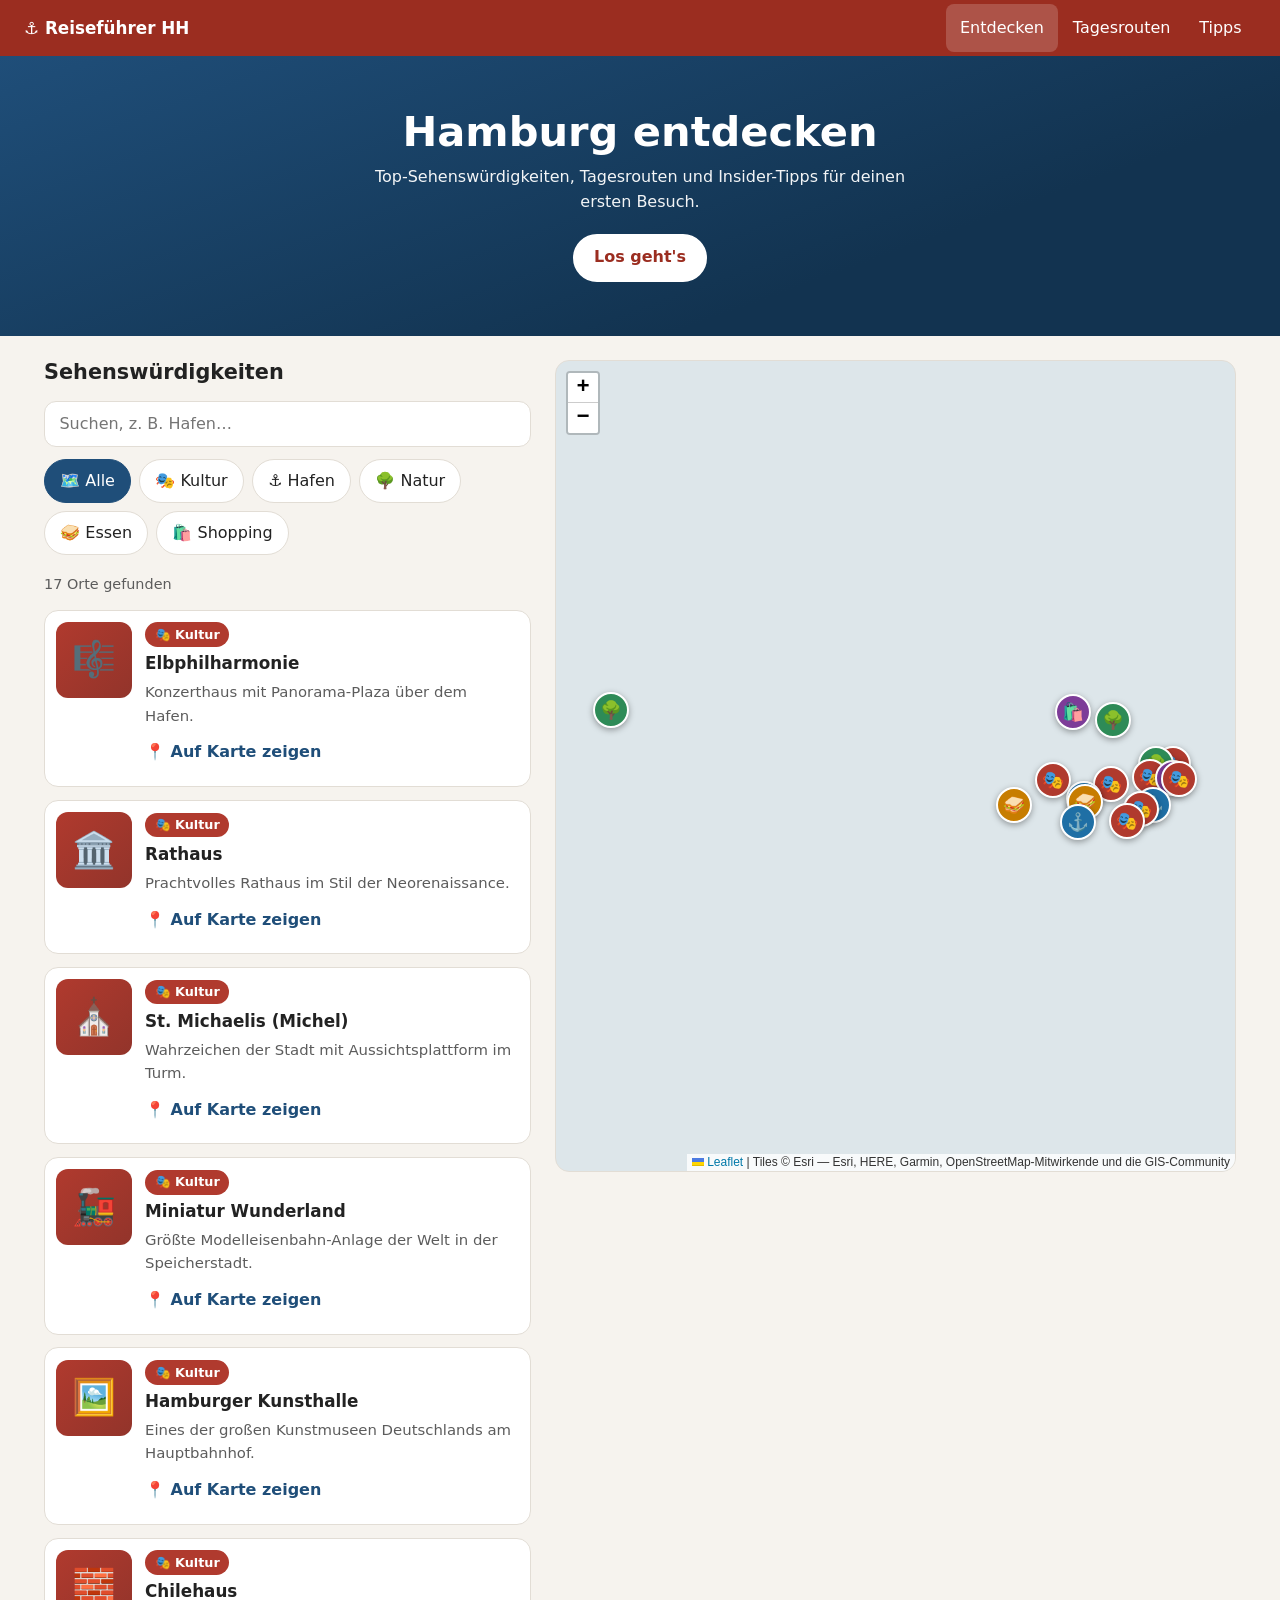
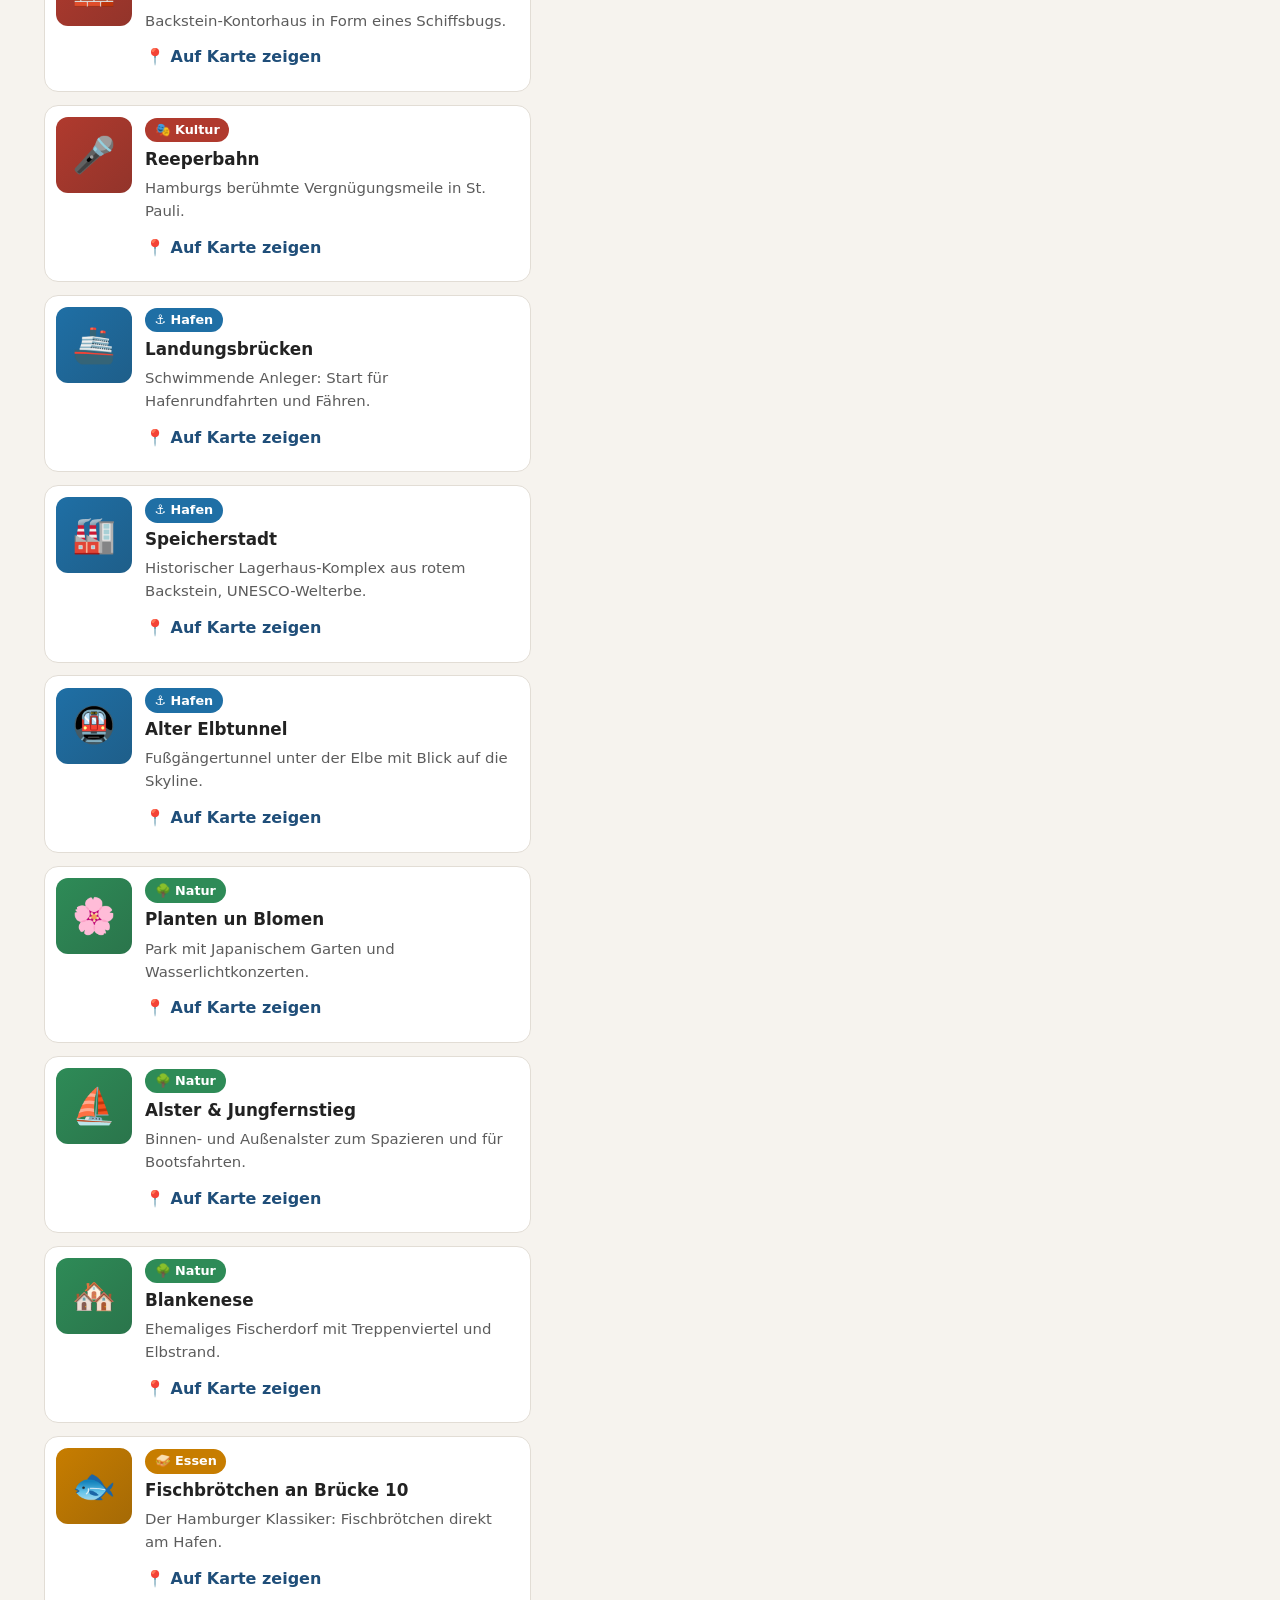
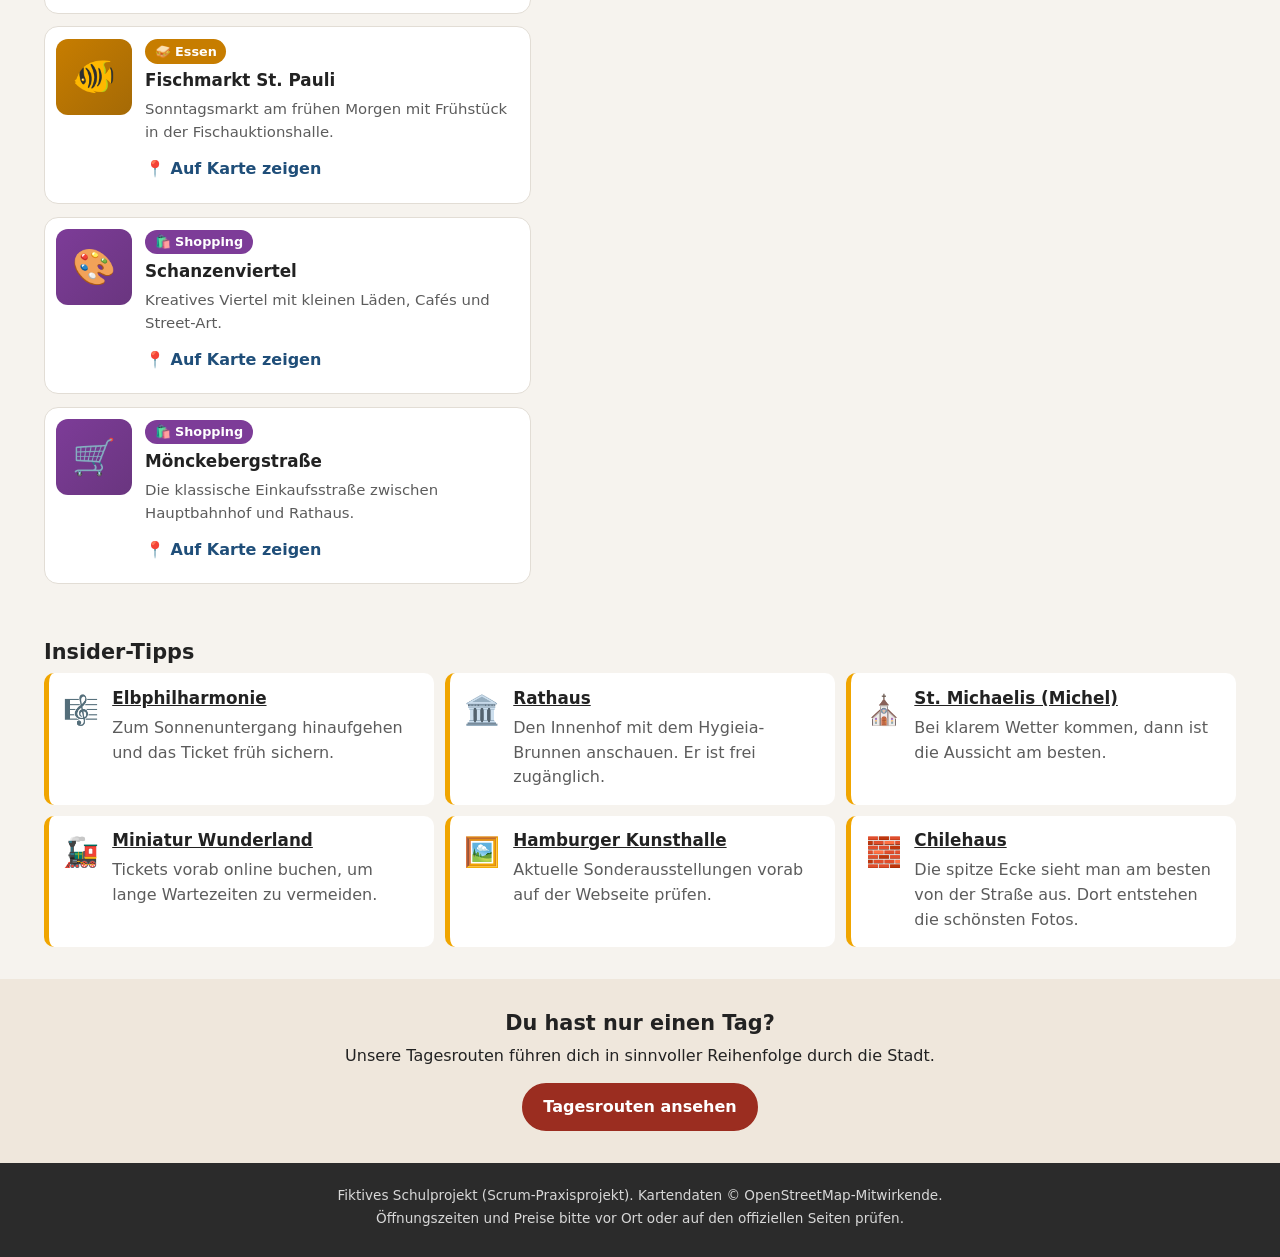
==== index.html @ f11417ff "Erste Version: Reiseführer HH (Karte, Filter, Detailseiten, Tagesrouten)" ====
<!DOCTYPE html>
<html lang="de">
<head>
  <meta charset="utf-8">
  <meta name="viewport" content="width=device-width, initial-scale=1">
  <title>Reiseführer HH – Hamburg entdecken</title>
  <meta name="description" content="Interaktiver Reiseführer für Hamburg: Sehenswürdigkeiten, Routen und Insider-Tipps für Erstbesucher.">
  <link rel="icon" href="data:image/svg+xml,%3Csvg xmlns='http://www.w3.org/2000/svg' viewBox='0 0 100 100'%3E%3Ctext y='.9em' font-size='90'%3E⚓%3C/text%3E%3C/svg%3E">
  <link rel="stylesheet" href="vendor/leaflet/leaflet.css">
  <link rel="stylesheet" href="css/style.css">
</head>
<body>
  <header class="site-header">
    <a class="brand" href="index.html">⚓ Reiseführer HH</a>
    <nav aria-label="Hauptnavigation">
      <a href="index.html" aria-current="page">Entdecken</a>
      <a href="routen.html">Tagesrouten</a>
      <a href="#tipps">Tipps</a>
    </nav>
  </header>

  <section class="hero">
    <h1>Hamburg entdecken</h1>
    <p>Top-Sehenswürdigkeiten, Tagesrouten und Insider-Tipps für deinen ersten Besuch.</p>
    <a class="btn" href="#explorer">Los geht's</a>
  </section>

  <main>
    <section id="explorer" class="explorer" aria-labelledby="explorer-title">
      <div class="explorer-controls">
        <h2 id="explorer-title">Sehenswürdigkeiten</h2>
        <label class="search">
          <span class="visually-hidden">Suchen</span>
          <input id="search" type="search" placeholder="Suchen, z. B. Hafen…" autocomplete="off">
        </label>
        <div id="filters" class="chips" role="group" aria-label="Nach Kategorie filtern"></div>
        <p id="count" class="count" aria-live="polite"></p>
      </div>

      <div id="map" class="map" role="region" aria-label="Karte der Sehenswürdigkeiten"></div>

      <div id="list" class="cards"></div>
    </section>

    <section id="tipps" class="section">
      <h2>Insider-Tipps</h2>
      <div id="tips" class="tips"></div>
    </section>

    <section class="section cta">
      <h2>Du hast nur einen Tag?</h2>
      <p>Unsere Tagesrouten führen dich in sinnvoller Reihenfolge durch die Stadt.</p>
      <a class="btn" href="routen.html">Tagesrouten ansehen</a>
    </section>
  </main>

  <footer class="site-footer">
    <p>Fiktives Schulprojekt (Scrum-Praxisprojekt). Kartendaten &copy; OpenStreetMap-Mitwirkende.</p>
    <p>Öffnungszeiten und Preise bitte vor Ort oder auf den offiziellen Seiten prüfen.</p>
  </footer>

  <script src="vendor/leaflet/leaflet.js"></script>
  <script src="js/data.js"></script>
  <script src="js/common.js"></script>
  <script src="js/home.js"></script>
</body>
</html>
---- vendor/leaflet/leaflet.css ----
/* required styles */

.leaflet-pane,
.leaflet-tile,
.leaflet-marker-icon,
.leaflet-marker-shadow,
.leaflet-tile-container,
.leaflet-pane > svg,
.leaflet-pane > canvas,
.leaflet-zoom-box,
.leaflet-image-layer,
.leaflet-layer {
	position: absolute;
	left: 0;
	top: 0;
	}
.leaflet-container {
	overflow: hidden;
	}
.leaflet-tile,
.leaflet-marker-icon,
.leaflet-marker-shadow {
	-webkit-user-select: none;
	   -moz-user-select: none;
	        user-select: none;
	  -webkit-user-drag: none;
	}
/* Prevents IE11 from highlighting tiles in blue */
.leaflet-tile::selection {
	background: transparent;
}
/* Safari renders non-retina tile on retina better with this, but Chrome is worse */
.leaflet-safari .leaflet-tile {
	image-rendering: -webkit-optimize-contrast;
	}
/* hack that prevents hw layers "stretching" when loading new tiles */
.leaflet-safari .leaflet-tile-container {
	width: 1600px;
	height: 1600px;
	-webkit-transform-origin: 0 0;
	}
.leaflet-marker-icon,
.leaflet-marker-shadow {
	display: block;
	}
/* .leaflet-container svg: reset svg max-width decleration shipped in Joomla! (joomla.org) 3.x */
/* .leaflet-container img: map is broken in FF if you have max-width: 100% on tiles */
.leaflet-container .leaflet-overlay-pane svg {
	max-width: none !important;
	max-height: none !important;
	}
.leaflet-container .leaflet-marker-pane img,
.leaflet-container .leaflet-shadow-pane img,
.leaflet-container .leaflet-tile-pane img,
.leaflet-container img.leaflet-image-layer,
.leaflet-container .leaflet-tile {
	max-width: none !important;
	max-height: none !important;
	width: auto;
	padding: 0;
	}

.leaflet-container img.leaflet-tile {
	/* See: https://bugs.chromium.org/p/chromium/issues/detail?id=600120 */
	mix-blend-mode: plus-lighter;
}

.leaflet-container.leaflet-touch-zoom {
	-ms-touch-action: pan-x pan-y;
	touch-action: pan-x pan-y;
	}
.leaflet-container.leaflet-touch-drag {
	-ms-touch-action: pinch-zoom;
	/* Fallback for FF which doesn't support pinch-zoom */
	touch-action: none;
	touch-action: pinch-zoom;
}
.leaflet-container.leaflet-touch-drag.leaflet-touch-zoom {
	-ms-touch-action: none;
	touch-action: none;
}
.leaflet-container {
	-webkit-tap-highlight-color: transparent;
}
.leaflet-container a {
	-webkit-tap-highlight-color: rgba(51, 181, 229, 0.4);
}
.leaflet-tile {
	filter: inherit;
	visibility: hidden;
	}
.leaflet-tile-loaded {
	visibility: inherit;
	}
.leaflet-zoom-box {
	width: 0;
	height: 0;
	-moz-box-sizing: border-box;
	     box-sizing: border-box;
	z-index: 800;
	}
/* workaround for https://bugzilla.mozilla.org/show_bug.cgi?id=888319 */
.leaflet-overlay-pane svg {
	-moz-user-select: none;
	}

.leaflet-pane         { z-index: 400; }

.leaflet-tile-pane    { z-index: 200; }
.leaflet-overlay-pane { z-index: 400; }
.leaflet-shadow-pane  { z-index: 500; }
.leaflet-marker-pane  { z-index: 600; }
.leaflet-tooltip-pane   { z-index: 650; }
.leaflet-popup-pane   { z-index: 700; }

.leaflet-map-pane canvas { z-index: 100; }
.leaflet-map-pane svg    { z-index: 200; }

.leaflet-vml-shape {
	width: 1px;
	height: 1px;
	}
.lvml {
	behavior: url(#default#VML);
	display: inline-block;
	position: absolute;
	}


/* control positioning */

.leaflet-control {
	position: relative;
	z-index: 800;
	pointer-events: visiblePainted; /* IE 9-10 doesn't have auto */
	pointer-events: auto;
	}
.leaflet-top,
.leaflet-bottom {
	position: absolute;
	z-index: 1000;
	pointer-events: none;
	}
.leaflet-top {
	top: 0;
	}
.leaflet-right {
	right: 0;
	}
.leaflet-bottom {
	bottom: 0;
	}
.leaflet-left {
	left: 0;
	}
.leaflet-control {
	float: left;
	clear: both;
	}
.leaflet-right .leaflet-control {
	float: right;
	}
.leaflet-top .leaflet-control {
	margin-top: 10px;
	}
.leaflet-bottom .leaflet-control {
	margin-bottom: 10px;
	}
.leaflet-left .leaflet-control {
	margin-left: 10px;
	}
.leaflet-right .leaflet-control {
	margin-right: 10px;
	}


/* zoom and fade animations */

.leaflet-fade-anim .leaflet-popup {
	opacity: 0;
	-webkit-transition: opacity 0.2s linear;
	   -moz-transition: opacity 0.2s linear;
	        transition: opacity 0.2s linear;
	}
.leaflet-fade-anim .leaflet-map-pane .leaflet-popup {
	opacity: 1;
	}
.leaflet-zoom-animated {
	-webkit-transform-origin: 0 0;
	    -ms-transform-origin: 0 0;
	        transform-origin: 0 0;
	}
svg.leaflet-zoom-animated {
	will-change: transform;
}

.leaflet-zoom-anim .leaflet-zoom-animated {
	-webkit-transition: -webkit-transform 0.25s cubic-bezier(0,0,0.25,1);
	   -moz-transition:    -moz-transform 0.25s cubic-bezier(0,0,0.25,1);
	        transition:         transform 0.25s cubic-bezier(0,0,0.25,1);
	}
.leaflet-zoom-anim .leaflet-tile,
.leaflet-pan-anim .leaflet-tile {
	-webkit-transition: none;
	   -moz-transition: none;
	        transition: none;
	}

.leaflet-zoom-anim .leaflet-zoom-hide {
	visibility: hidden;
	}


/* cursors */

.leaflet-interactive {
	cursor: pointer;
	}
.leaflet-grab {
	cursor: -webkit-grab;
	cursor:    -moz-grab;
	cursor:         grab;
	}
.leaflet-crosshair,
.leaflet-crosshair .leaflet-interactive {
	cursor: crosshair;
	}
.leaflet-popup-pane,
.leaflet-control {
	cursor: auto;
	}
.leaflet-dragging .leaflet-grab,
.leaflet-dragging .leaflet-grab .leaflet-interactive,
.leaflet-dragging .leaflet-marker-draggable {
	cursor: move;
	cursor: -webkit-grabbing;
	cursor:    -moz-grabbing;
	cursor:         grabbing;
	}

/* marker & overlays interactivity */
.leaflet-marker-icon,
.leaflet-marker-shadow,
.leaflet-image-layer,
.leaflet-pane > svg path,
.leaflet-tile-container {
	pointer-events: none;
	}

.leaflet-marker-icon.leaflet-interactive,
.leaflet-image-layer.leaflet-interactive,
.leaflet-pane > svg path.leaflet-interactive,
svg.leaflet-image-layer.leaflet-interactive path {
	pointer-events: visiblePainted; /* IE 9-10 doesn't have auto */
	pointer-events: auto;
	}

/* visual tweaks */

.leaflet-container {
	background: #ddd;
	outline-offset: 1px;
	}
.leaflet-container a {
	color: #0078A8;
	}
.leaflet-zoom-box {
	border: 2px dotted #38f;
	background: rgba(255,255,255,0.5);
	}


/* general typography */
.leaflet-container {
	font-family: "Helvetica Neue", Arial, Helvetica, sans-serif;
	font-size: 12px;
	font-size: 0.75rem;
	line-height: 1.5;
	}


/* general toolbar styles */

.leaflet-bar {
	box-shadow: 0 1px 5px rgba(0,0,0,0.65);
	border-radius: 4px;
	}
.leaflet-bar a {
	background-color: #fff;
	border-bottom: 1px solid #ccc;
	width: 26px;
	height: 26px;
	line-height: 26px;
	display: block;
	text-align: center;
	text-decoration: none;
	color: black;
	}
.leaflet-bar a,
.leaflet-control-layers-toggle {
	background-position: 50% 50%;
	background-repeat: no-repeat;
	display: block;
	}
.leaflet-bar a:hover,
.leaflet-bar a:focus {
	background-color: #f4f4f4;
	}
.leaflet-bar a:first-child {
	border-top-left-radius: 4px;
	border-top-right-radius: 4px;
	}
.leaflet-bar a:last-child {
	border-bottom-left-radius: 4px;
	border-bottom-right-radius: 4px;
	border-bottom: none;
	}
.leaflet-bar a.leaflet-disabled {
	cursor: default;
	background-color: #f4f4f4;
	color: #bbb;
	}

.leaflet-touch .leaflet-bar a {
	width: 30px;
	height: 30px;
	line-height: 30px;
	}
.leaflet-touch .leaflet-bar a:first-child {
	border-top-left-radius: 2px;
	border-top-right-radius: 2px;
	}
.leaflet-touch .leaflet-bar a:last-child {
	border-bottom-left-radius: 2px;
	border-bottom-right-radius: 2px;
	}

/* zoom control */

.leaflet-control-zoom-in,
.leaflet-control-zoom-out {
	font: bold 18px 'Lucida Console', Monaco, monospace;
	text-indent: 1px;
	}

.leaflet-touch .leaflet-control-zoom-in, .leaflet-touch .leaflet-control-zoom-out  {
	font-size: 22px;
	}


/* layers control */

.leaflet-control-layers {
	box-shadow: 0 1px 5px rgba(0,0,0,0.4);
	background: #fff;
	border-radius: 5px;
	}
.leaflet-control-layers-toggle {
	background-image: url(images/layers.png);
	width: 36px;
	height: 36px;
	}
.leaflet-retina .leaflet-control-layers-toggle {
	background-image: url(images/layers-2x.png);
	background-size: 26px 26px;
	}
.leaflet-touch .leaflet-control-layers-toggle {
	width: 44px;
	height: 44px;
	}
.leaflet-control-layers .leaflet-control-layers-list,
.leaflet-control-layers-expanded .leaflet-control-layers-toggle {
	display: none;
	}
.leaflet-control-layers-expanded .leaflet-control-layers-list {
	display: block;
	position: relative;
	}
.leaflet-control-layers-expanded {
	padding: 6px 10px 6px 6px;
	color: #333;
	background: #fff;
	}
.leaflet-control-layers-scrollbar {
	overflow-y: scroll;
	overflow-x: hidden;
	padding-right: 5px;
	}
.leaflet-control-layers-selector {
	margin-top: 2px;
	position: relative;
	top: 1px;
	}
.leaflet-control-layers label {
	display: block;
	font-size: 13px;
	font-size: 1.08333em;
	}
.leaflet-control-layers-separator {
	height: 0;
	border-top: 1px solid #ddd;
	margin: 5px -10px 5px -6px;
	}

/* Default icon URLs */
.leaflet-default-icon-path { /* used only in path-guessing heuristic, see L.Icon.Default */
	background-image: url(images/marker-icon.png);
	}


/* attribution and scale controls */

.leaflet-container .leaflet-control-attribution {
	background: #fff;
	background: rgba(255, 255, 255, 0.8);
	margin: 0;
	}
.leaflet-control-attribution,
.leaflet-control-scale-line {
	padding: 0 5px;
	color: #333;
	line-height: 1.4;
	}
.leaflet-control-attribution a {
	text-decoration: none;
	}
.leaflet-control-attribution a:hover,
.leaflet-control-attribution a:focus {
	text-decoration: underline;
	}
.leaflet-attribution-flag {
	display: inline !important;
	vertical-align: baseline !important;
	width: 1em;
	height: 0.6669em;
	}
.leaflet-left .leaflet-control-scale {
	margin-left: 5px;
	}
.leaflet-bottom .leaflet-control-scale {
	margin-bottom: 5px;
	}
.leaflet-control-scale-line {
	border: 2px solid #777;
	border-top: none;
	line-height: 1.1;
	padding: 2px 5px 1px;
	white-space: nowrap;
	-moz-box-sizing: border-box;
	     box-sizing: border-box;
	background: rgba(255, 255, 255, 0.8);
	text-shadow: 1px 1px #fff;
	}
.leaflet-control-scale-line:not(:first-child) {
	border-top: 2px solid #777;
	border-bottom: none;
	margin-top: -2px;
	}
.leaflet-control-scale-line:not(:first-child):not(:last-child) {
	border-bottom: 2px solid #777;
	}

.leaflet-touch .leaflet-control-attribution,
.leaflet-touch .leaflet-control-layers,
.leaflet-touch .leaflet-bar {
	box-shadow: none;
	}
.leaflet-touch .leaflet-control-layers,
.leaflet-touch .leaflet-bar {
	border: 2px solid rgba(0,0,0,0.2);
	background-clip: padding-box;
	}


/* popup */

.leaflet-popup {
	position: absolute;
	text-align: center;
	margin-bottom: 20px;
	}
.leaflet-popup-content-wrapper {
	padding: 1px;
	text-align: left;
	border-radius: 12px;
	}
.leaflet-popup-content {
	margin: 13px 24px 13px 20px;
	line-height: 1.3;
	font-size: 13px;
	font-size: 1.08333em;
	min-height: 1px;
	}
.leaflet-popup-content p {
	margin: 17px 0;
	margin: 1.3em 0;
	}
.leaflet-popup-tip-container {
	width: 40px;
	height: 20px;
	position: absolute;
	left: 50%;
	margin-top: -1px;
	margin-left: -20px;
	overflow: hidden;
	pointer-events: none;
	}
.leaflet-popup-tip {
	width: 17px;
	height: 17px;
	padding: 1px;

	margin: -10px auto 0;
	pointer-events: auto;

	-webkit-transform: rotate(45deg);
	   -moz-transform: rotate(45deg);
	    -ms-transform: rotate(45deg);
	        transform: rotate(45deg);
	}
.leaflet-popup-content-wrapper,
.leaflet-popup-tip {
	background: white;
	color: #333;
	box-shadow: 0 3px 14px rgba(0,0,0,0.4);
	}
.leaflet-container a.leaflet-popup-close-button {
	position: absolute;
	top: 0;
	right: 0;
	border: none;
	text-align: center;
	width: 24px;
	height: 24px;
	font: 16px/24px Tahoma, Verdana, sans-serif;
	color: #757575;
	text-decoration: none;
	background: transparent;
	}
.leaflet-container a.leaflet-popup-close-button:hover,
.leaflet-container a.leaflet-popup-close-button:focus {
	color: #585858;
	}
.leaflet-popup-scrolled {
	overflow: auto;
	}

.leaflet-oldie .leaflet-popup-content-wrapper {
	-ms-zoom: 1;
	}
.leaflet-oldie .leaflet-popup-tip {
	width: 24px;
	margin: 0 auto;

	-ms-filter: "progid:DXImageTransform.Microsoft.Matrix(M11=0.70710678, M12=0.70710678, M21=-0.70710678, M22=0.70710678)";
	filter: progid:DXImageTransform.Microsoft.Matrix(M11=0.70710678, M12=0.70710678, M21=-0.70710678, M22=0.70710678);
	}

.leaflet-oldie .leaflet-control-zoom,
.leaflet-oldie .leaflet-control-layers,
.leaflet-oldie .leaflet-popup-content-wrapper,
.leaflet-oldie .leaflet-popup-tip {
	border: 1px solid #999;
	}


/* div icon */

.leaflet-div-icon {
	background: #fff;
	border: 1px solid #666;
	}


/* Tooltip */
/* Base styles for the element that has a tooltip */
.leaflet-tooltip {
	position: absolute;
	padding: 6px;
	background-color: #fff;
	border: 1px solid #fff;
	border-radius: 3px;
	color: #222;
	white-space: nowrap;
	-webkit-user-select: none;
	-moz-user-select: none;
	-ms-user-select: none;
	user-select: none;
	pointer-events: none;
	box-shadow: 0 1px 3px rgba(0,0,0,0.4);
	}
.leaflet-tooltip.leaflet-interactive {
	cursor: pointer;
	pointer-events: auto;
	}
.leaflet-tooltip-top:before,
.leaflet-tooltip-bottom:before,
.leaflet-tooltip-left:before,
.leaflet-tooltip-right:before {
	position: absolute;
	pointer-events: none;
	border: 6px solid transparent;
	background: transparent;
	content: "";
	}

/* Directions */

.leaflet-tooltip-bottom {
	margin-top: 6px;
}
.leaflet-tooltip-top {
	margin-top: -6px;
}
.leaflet-tooltip-bottom:before,
.leaflet-tooltip-top:before {
	left: 50%;
	margin-left: -6px;
	}
.leaflet-tooltip-top:before {
	bottom: 0;
	margin-bottom: -12px;
	border-top-color: #fff;
	}
.leaflet-tooltip-bottom:before {
	top: 0;
	margin-top: -12px;
	margin-left: -6px;
	border-bottom-color: #fff;
	}
.leaflet-tooltip-left {
	margin-left: -6px;
}
.leaflet-tooltip-right {
	margin-left: 6px;
}
.leaflet-tooltip-left:before,
.leaflet-tooltip-right:before {
	top: 50%;
	margin-top: -6px;
	}
.leaflet-tooltip-left:before {
	right: 0;
	margin-right: -12px;
	border-left-color: #fff;
	}
.leaflet-tooltip-right:before {
	left: 0;
	margin-left: -12px;
	border-right-color: #fff;
	}

/* Printing */

@media print {
	/* Prevent printers from removing background-images of controls. */
	.leaflet-control {
		-webkit-print-color-adjust: exact;
		print-color-adjust: exact;
		}
	}
---- css/style.css ----
/* Reiseführer HH – Mobile first.
   Basis-Styles gelten für Smartphones, größere Bildschirme erweitern per min-width. */

:root {
    --brick: #9b2d20;
    --brick-dark: #7a2218;
    --water: #1f4e79;
    --bg: #f6f3ee;
    --card: #ffffff;
    --text: #222;
    --muted: #5c5c5c;
    --line: #e2ddd5;
    --radius: 14px;
    --header-h: 56px;
}

*,
*::before,
*::after {
    box-sizing: border-box;
}

html {
    scroll-behavior: smooth;
    scroll-padding-top: calc(var(--header-h) + 8px);
}

body {
    margin: 0;
    font-family: system-ui, -apple-system, "Segoe UI", Roboto, sans-serif;
    line-height: 1.55;
    color: var(--text);
    background: var(--bg);
}

img,
svg {
    max-width: 100%;
}

a {
    color: var(--water);
}

h1,
h2,
h3 {
    line-height: 1.2;
    margin: 0 0 .5rem;
}

h1 {
    font-size: 1.7rem;
}

h2 {
    font-size: 1.3rem;
}

h3 {
    font-size: 1.05rem;
}

p {
    margin: 0 0 .9rem;
}

:focus-visible {
    outline: 3px solid #f0a500;
    outline-offset: 2px;
}

.visually-hidden {
    position: absolute;
    width: 1px;
    height: 1px;
    overflow: hidden;
    clip: rect(0 0 0 0);
    white-space: nowrap;
}

/* ---------- Header ---------- */
.site-header {
    position: sticky;
    top: 0;
    z-index: 1000;
    display: flex;
    flex-wrap: wrap;
    align-items: center;
    justify-content: space-between;
    gap: 0 .5rem;
    min-height: var(--header-h);
    padding: 0 .6rem;
    background: var(--brick);
    color: #fff;
}

.brand {
    color: #fff;
    font-weight: 700;
    text-decoration: none;
    font-size: .95rem;
    white-space: nowrap;
    padding-left: .3rem;
}

.site-header nav {
    display: flex;
    gap: 0;
}

.site-header nav a {
    color: #fff;
    text-decoration: none;
    font-size: .85rem;
    padding: .7rem .5rem;
    border-radius: 8px;
    min-height: 44px;
    display: inline-flex;
    align-items: center;
}

.site-header nav a:hover,
.site-header nav a[aria-current="page"] {
    background: rgba(255, 255, 255, .18);
}

/* ---------- Hero ---------- */
.hero {
    padding: 2.2rem 1rem 2.4rem;
    text-align: center;
    color: #fff;
    background: linear-gradient(160deg, var(--water), #123350 70%);
}

.hero h1 {
    font-size: 2rem;
}

.hero p {
    max-width: 34rem;
    margin: 0 auto 1.2rem;
    opacity: .95;
}

/* ---------- Buttons / Chips ---------- */
.btn {
    display: inline-flex;
    align-items: center;
    justify-content: center;
    min-height: 44px;
    padding: .6rem 1.2rem;
    background: var(--brick);
    color: #fff;
    border: 2px solid var(--brick);
    border-radius: 999px;
    font: inherit;
    font-weight: 600;
    text-decoration: none;
    cursor: pointer;
}

.btn:hover {
    background: var(--brick-dark);
    border-color: var(--brick-dark);
}

.hero .btn {
    background: #fff;
    color: var(--brick);
    border-color: #fff;
}

.hero .btn:hover {
    background: #f1e7e4;
}

.btn-outline {
    background: transparent;
    color: var(--brick);
}

.btn-outline:hover {
    background: var(--brick);
    color: #fff;
}

.btn-link {
    background: none;
    border: 0;
    padding: .5rem 0;
    min-height: 44px;
    font: inherit;
    font-weight: 600;
    color: var(--water);
    cursor: pointer;
    text-align: left;
}

.btn-link:hover {
    text-decoration: underline;
}

.chips {
    display: flex;
    gap: .5rem;
    overflow-x: auto;
    padding: .25rem 0 .6rem;
    -webkit-overflow-scrolling: touch;
    scrollbar-width: thin;
}

.chip {
    flex: 0 0 auto;
    min-height: 44px;
    padding: .45rem .95rem;
    background: var(--card);
    border: 1.5px solid var(--line);
    border-radius: 999px;
    font: inherit;
    cursor: pointer;
    color: var(--text);
}

.chip[aria-pressed="true"] {
    background: var(--water);
    border-color: var(--water);
    color: #fff;
}

.search input {
    width: 100%;
    min-height: 46px;
    padding: .6rem .9rem;
    font: inherit;
    border: 1.5px solid var(--line);
    border-radius: 12px;
    background: #fff;
}

.tag {
    display: inline-block;
    font-size: .8rem;
    font-weight: 600;
    padding: .15rem .6rem;
    border-radius: 999px;
    color: #fff;
    background: var(--c, var(--water));
    margin-bottom: .4rem;
}

/* ---------- Karte ---------- */
.map {
    width: 100%;
    height: 55vh;
    min-height: 320px;
    border-radius: var(--radius);
    overflow: hidden;
    border: 1px solid var(--line);
    background: #dde6ea;
    z-index: 0;
}

.map-small {
    height: 260px;
    min-height: 0;
    margin: 1.2rem 0 .8rem;
}

.pin span {
    display: flex;
    align-items: center;
    justify-content: center;
    width: 36px;
    height: 36px;
    border-radius: 50%;
    color: #fff;
    font-size: 1.1rem;
    font-weight: 700;
    border: 2px solid #fff;
    box-shadow: 0 2px 6px rgba(0, 0, 0, .35);
}

/* ---------- Startseite: Explorer ---------- */
.explorer {
    padding: 1rem;
    display: grid;
    gap: .9rem;
}

.explorer-controls {
    display: grid;
    gap: .5rem;
}

.count {
    margin: 0;
    color: var(--muted);
    font-size: .9rem;
}

.cards {
    display: grid;
    gap: .8rem;
}

.card {
    display: flex;
    gap: .8rem;
    padding: .7rem;
    background: var(--card);
    border: 1px solid var(--line);
    border-radius: var(--radius);
}

.card-thumb {
    flex: 0 0 76px;
    height: 76px;
    border-radius: 12px;
    text-decoration: none;
    display: flex;
    align-items: center;
    justify-content: center;
    font-size: 2.2rem;
    background: linear-gradient(135deg, var(--c), #1c1c1c33), var(--c);
}

.card-body {
    min-width: 0;
}

.card-body h3 a {
    color: var(--text);
    text-decoration: none;
}

.card-body h3 a:hover {
    text-decoration: underline;
}

.card-body p {
    font-size: .93rem;
    color: var(--muted);
    margin-bottom: .2rem;
}

.empty {
    padding: 1rem;
    background: var(--card);
    border-radius: var(--radius);
}

/* ---------- Sektionen ---------- */
.section {
    padding: 1.4rem 1rem;
}

.tips {
    display: grid;
    gap: .7rem;
}

.tip {
    display: flex;
    gap: .8rem;
    padding: .9rem;
    background: var(--card);
    border-left: 5px solid #f0a500;
    border-radius: 10px;
}

.tip-icon {
    font-size: 1.8rem;
}

.tip p {
    margin: 0;
    color: var(--muted);
}

.tip h3 a {
    color: var(--text);
}

.cta {
    text-align: center;
    background: #efe7dc;
}

/* ---------- Detailseite ---------- */
.detail,
.routes {
    padding: 1rem;
    max-width: 52rem;
    margin: 0 auto;
}

.back {
    display: inline-flex;
    align-items: center;
    min-height: 44px;
    margin-bottom: .4rem;
}

.detail-hero {
    height: 150px;
    border-radius: var(--radius);
    margin-bottom: .8rem;
    display: flex;
    align-items: center;
    justify-content: center;
    font-size: 4.2rem;
    background: linear-gradient(135deg, var(--c), #00000055), var(--c);
}

.lead {
    font-size: 1.05rem;
    color: var(--muted);
}

.facts {
    display: grid;
    grid-template-columns: 1fr 1fr;
    gap: .6rem;
    margin: 1rem 0;
}

.facts div {
    background: var(--card);
    border: 1px solid var(--line);
    border-radius: 10px;
    padding: .6rem .8rem;
}

.facts dt {
    font-size: .78rem;
    color: var(--muted);
    text-transform: uppercase;
    letter-spacing: .04em;
}

.facts dd {
    margin: 0;
    font-weight: 600;
}

.tip-box {
    background: #fff6dd;
    border-left: 5px solid #f0a500;
    border-radius: 10px;
    padding: .8rem 1rem;
    margin: 1rem 0;
}

.tip-box p {
    margin: .2rem 0 0;
}

.plain-list {
    padding-left: 1.1rem;
}

.plain-list li {
    margin-bottom: .45rem;
}

.not-found {
    text-align: center;
    padding: 2rem 0;
}

/* ---------- Routen ---------- */
.route-info {
    margin-top: 1rem;
}

.stops {
    list-style: none;
    padding: 0;
    margin: 0;
    display: grid;
    gap: .6rem;
}

.stops li {
    display: flex;
    gap: .8rem;
    padding: .8rem;
    background: var(--card);
    border: 1px solid var(--line);
    border-radius: var(--radius);
}

.stops p {
    margin: .1rem 0 .2rem;
    color: var(--muted);
    font-size: .93rem;
}

.stops small {
    color: var(--muted);
}

.stop-no {
    flex: 0 0 44px;
    height: 44px;
    border-radius: 50%;
    background: var(--c);
    display: flex;
    align-items: center;
    justify-content: center;
    font-size: 1.3rem;
}

/* ---------- Footer ---------- */
.site-footer {
    padding: 1.2rem 1rem 1.6rem;
    text-align: center;
    font-size: .85rem;
    color: #d8d8d8;
    background: #2b2b2b;
}

.site-footer p {
    margin: .15rem 0;
}

/* ---------- Tablet ---------- */
@media (min-width: 600px) {

    /* Kategorien umbrechen statt seitlich scrollen */
    .chips {
        flex-wrap: wrap;
        overflow-x: visible;
    }

    h1 {
        font-size: 2.1rem;
    }

    .hero {
        padding: 3.2rem 1.5rem 3.4rem;
    }

    .hero h1 {
        font-size: 2.6rem;
    }

    .site-header {
        padding: 0 1.5rem;
    }

    .brand {
        font-size: 1.05rem;
        padding-left: 0;
    }

    .site-header nav a {
        font-size: 1rem;
        padding: .7rem .9rem;
    }

    .cards {
        grid-template-columns: 1fr 1fr;
    }

    .tips {
        grid-template-columns: 1fr 1fr;
    }

    .map {
        height: 60vh;
    }

    .map-small {
        height: 320px;
    }
}

/* ---------- Desktop ---------- */
@media (min-width: 960px) {
    .explorer {
        max-width: 1240px;
        margin: 0 auto;
        padding: 1.5rem;
        grid-template-columns: minmax(360px, 5fr) 7fr;
        grid-template-areas: "controls map""list map";
        align-items: start;
        column-gap: 1.5rem;
    }

    .explorer-controls {
        grid-area: controls;
    }

    .map#map {
        grid-area: map;
        position: sticky;
        top: calc(var(--header-h) + 1rem);
        height: calc(100vh - var(--header-h) - 2rem);
    }

    .cards {
        grid-area: list;
        grid-template-columns: 1fr;
    }

    .section {
        max-width: 1240px;
        margin: 0 auto;
        padding: 2rem 1.5rem;
    }

    .cta {
        max-width: none;
    }

    .tips {
        grid-template-columns: repeat(3, 1fr);
    }

    .routes {
        max-width: 1100px;
    }

    .routes .map {
        height: 460px;
    }
}

@media (prefers-reduced-motion: reduce) {
    html {
        scroll-behavior: auto;
    }
}
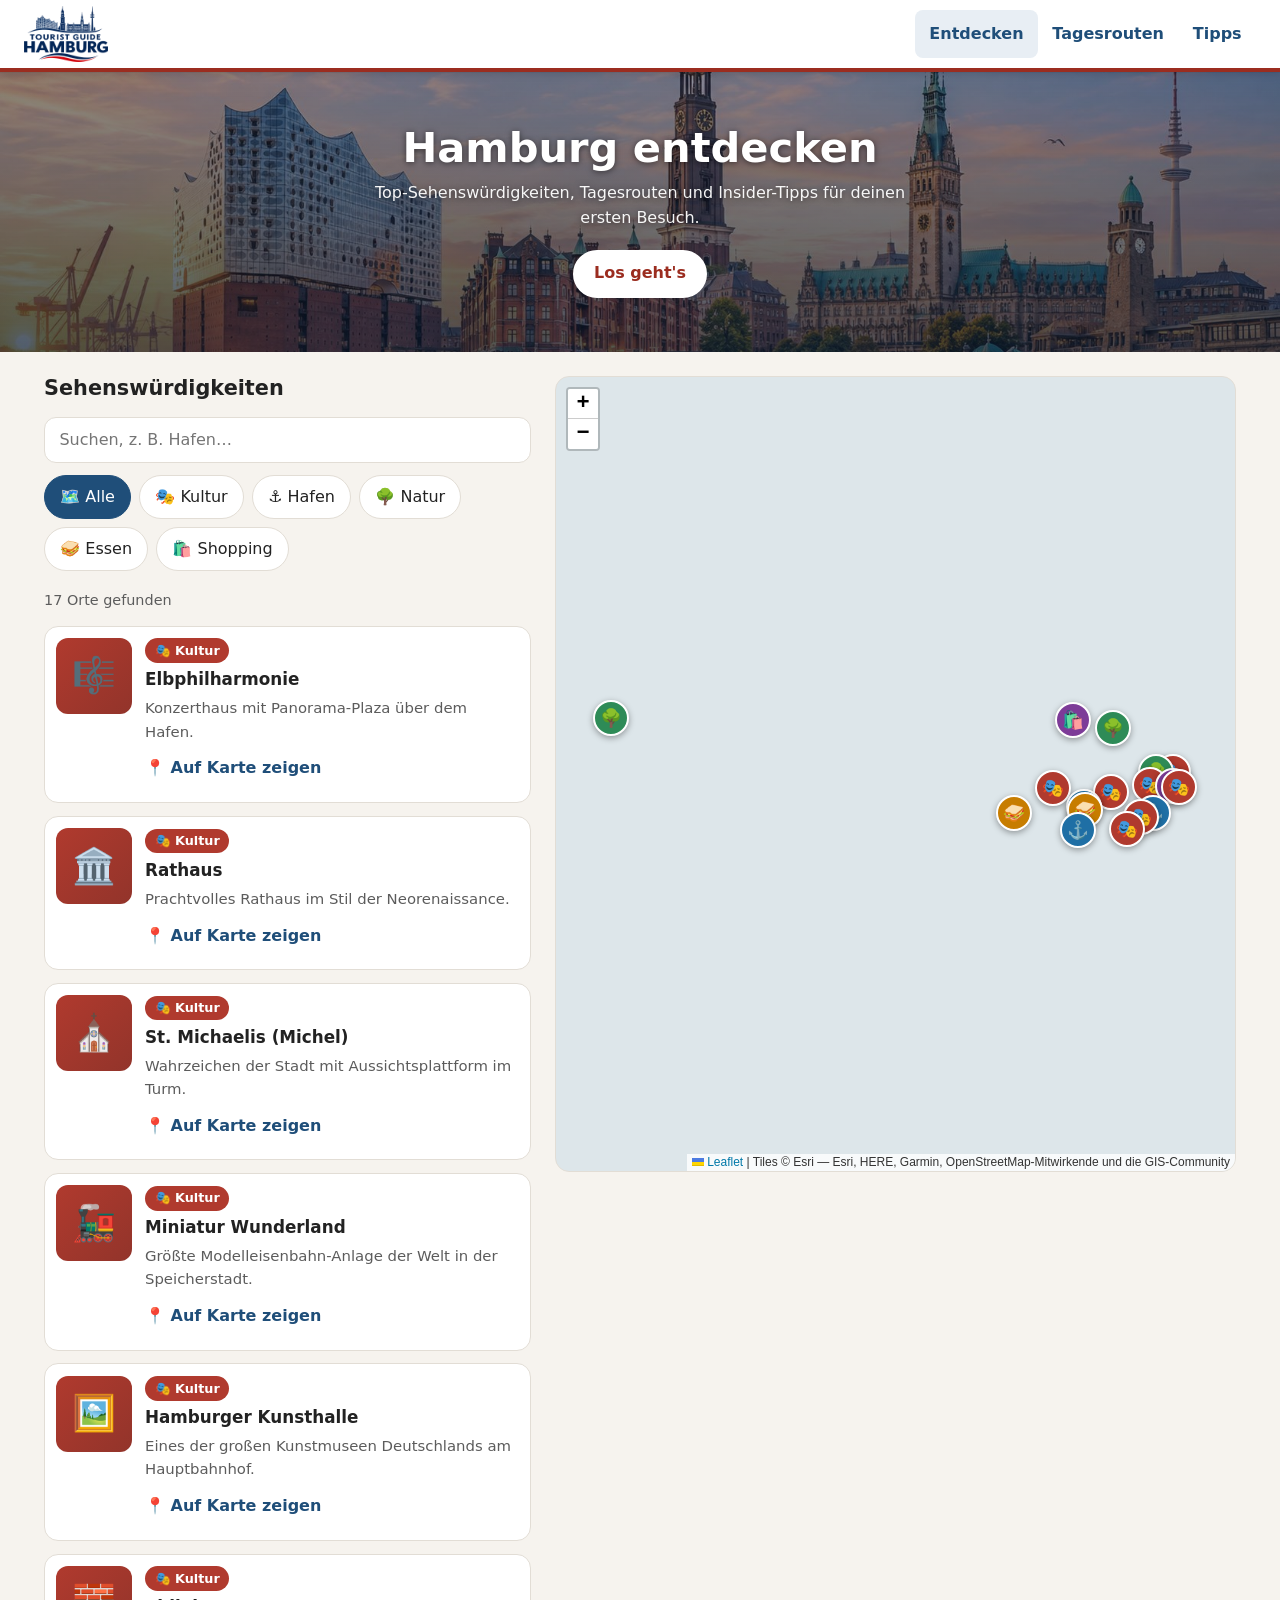
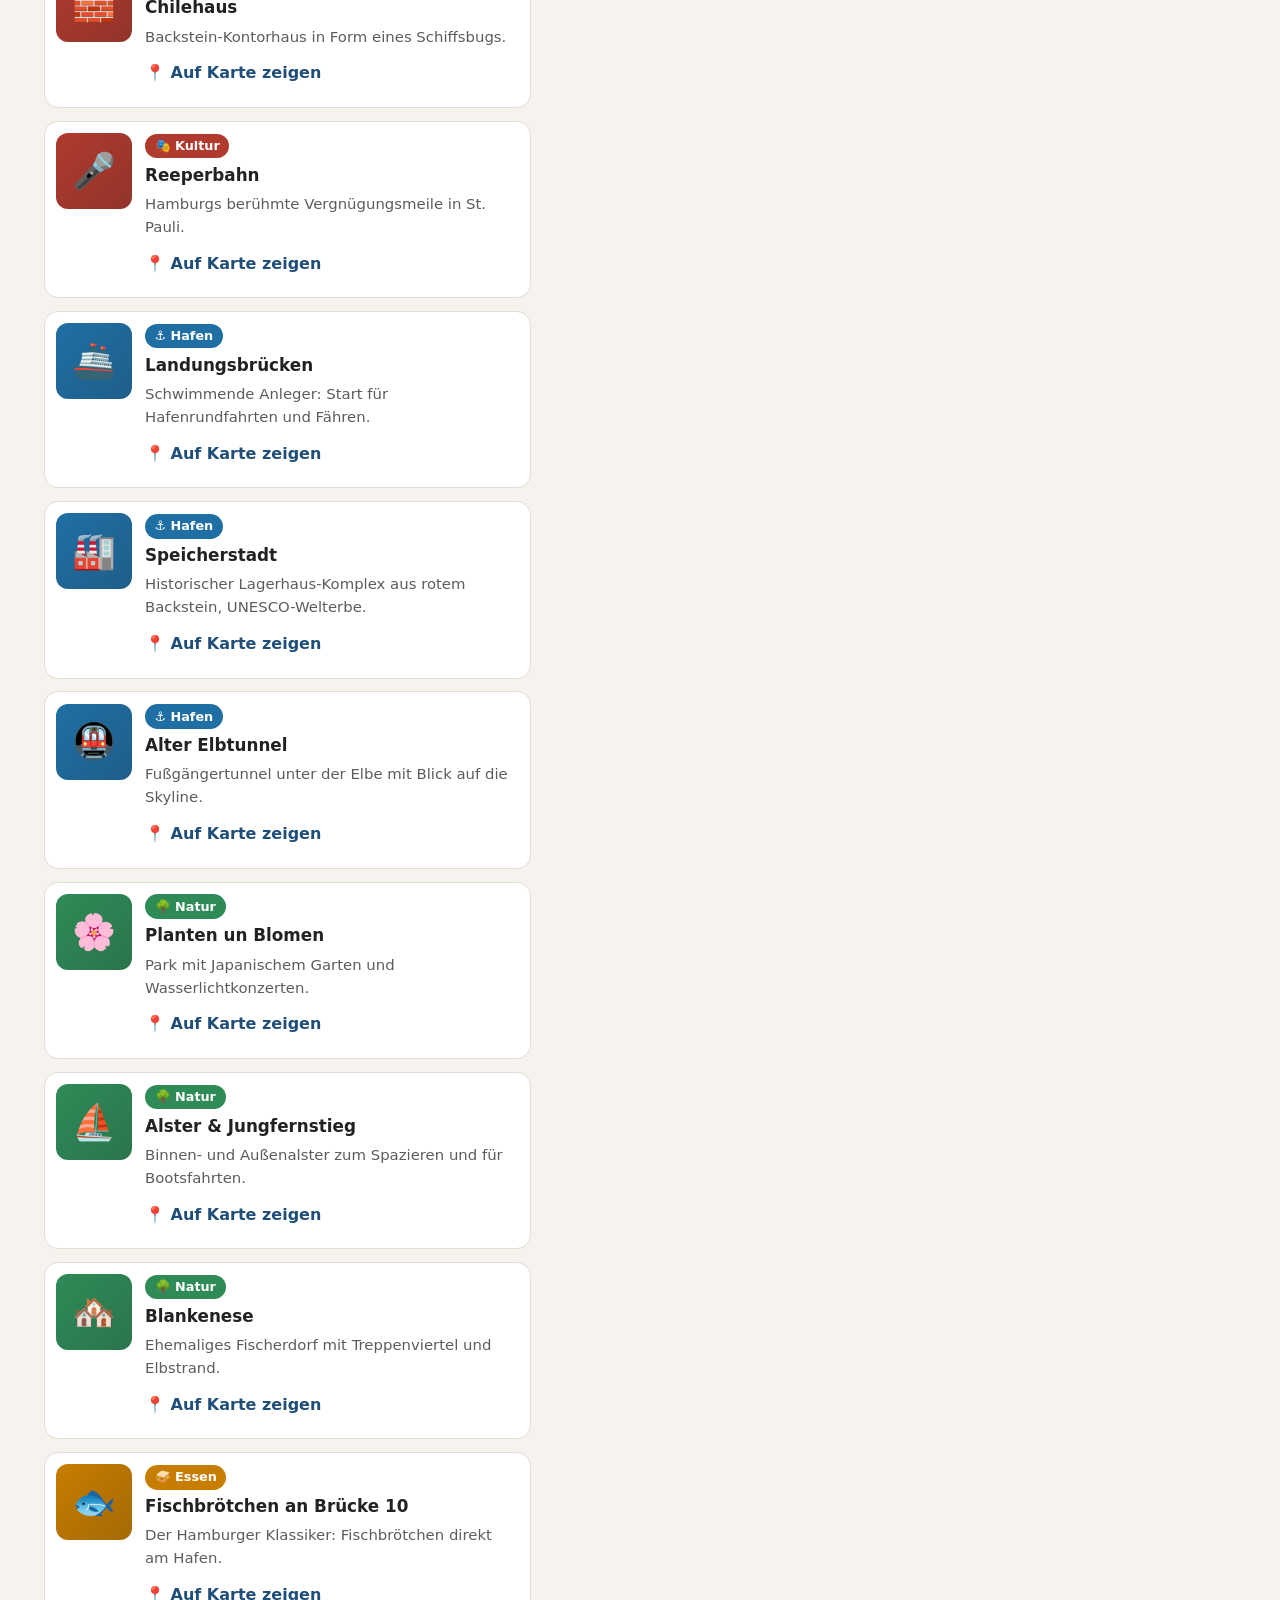
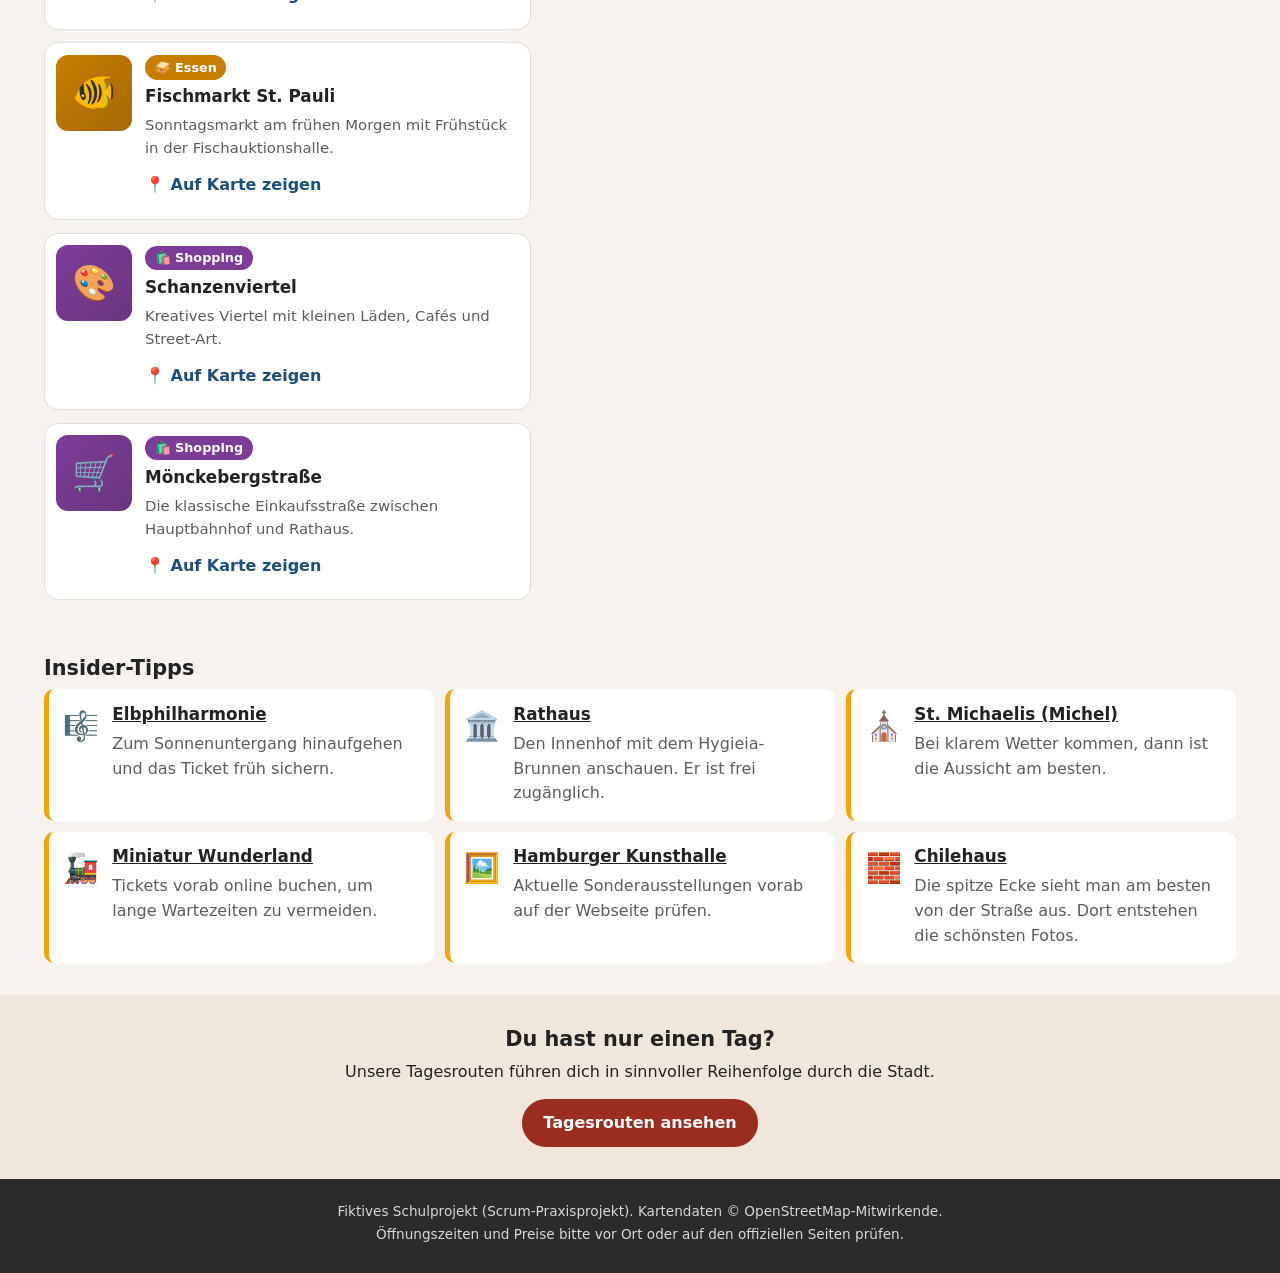
==== commit 1193fb5e: "Logo und Titelbild eingebunden" ====
--- a/index.html
+++ b/index.html
@@ -5,13 +5,13 @@
   <meta name="viewport" content="width=device-width, initial-scale=1">
   <title>Reiseführer HH – Hamburg entdecken</title>
   <meta name="description" content="Interaktiver Reiseführer für Hamburg: Sehenswürdigkeiten, Routen und Insider-Tipps für Erstbesucher.">
-  <link rel="icon" href="data:image/svg+xml,%3Csvg xmlns='http://www.w3.org/2000/svg' viewBox='0 0 100 100'%3E%3Ctext y='.9em' font-size='90'%3E⚓%3C/text%3E%3C/svg%3E">
+  <link rel="icon" type="image/png" href="img/favicon.png">
   <link rel="stylesheet" href="vendor/leaflet/leaflet.css">
   <link rel="stylesheet" href="css/style.css">
 </head>
 <body>
   <header class="site-header">
-    <a class="brand" href="index.html">⚓ Reiseführer HH</a>
+    <a class="brand" href="index.html"><img src="img/logo.png" width="84" height="56" alt="Tourist Guide Hamburg – zur Startseite"></a>
     <nav aria-label="Hauptnavigation">
       <a href="index.html" aria-current="page">Entdecken</a>
       <a href="routen.html">Tagesrouten</a>
--- a/css/style.css
+++ b/css/style.css
@@ -11,7 +11,7 @@
     --muted: #5c5c5c;
     --line: #e2ddd5;
     --radius: 14px;
-    --header-h: 56px;
+    --header-h: 64px;
 }
 
 *,
@@ -91,17 +91,22 @@
     gap: 0 .5rem;
     min-height: var(--header-h);
     padding: 0 .6rem;
-    background: var(--brick);
-    color: #fff;
+    background: #fff;
+    color: var(--text);
+    border-bottom: 4px solid var(--brick);
+    box-shadow: 0 2px 8px rgba(0, 0, 0, .12);
 }
 
 .brand {
-    color: #fff;
-    font-weight: 700;
-    text-decoration: none;
-    font-size: .95rem;
-    white-space: nowrap;
-    padding-left: .3rem;
+    display: inline-flex;
+    align-items: center;
+    padding: .2rem .3rem;
+}
+
+.brand img {
+    display: block;
+    height: 48px;
+    width: auto;
 }
 
 .site-header nav {
@@ -110,9 +115,10 @@
 }
 
 .site-header nav a {
-    color: #fff;
+    color: var(--water);
     text-decoration: none;
     font-size: .85rem;
+    font-weight: 600;
     padding: .7rem .5rem;
     border-radius: 8px;
     min-height: 44px;
@@ -122,15 +128,25 @@
 
 .site-header nav a:hover,
 .site-header nav a[aria-current="page"] {
-    background: rgba(255, 255, 255, .18);
+    background: #e8eef4;
 }
 
 /* ---------- Hero ---------- */
 .hero {
-    padding: 2.2rem 1rem 2.4rem;
+    padding: 3rem 1rem 3.2rem;
     text-align: center;
     color: #fff;
-    background: linear-gradient(160deg, var(--water), #123350 70%);
+    background-color: #123350;
+    background-image:
+        linear-gradient(180deg, rgba(10, 25, 45, .55), rgba(10, 25, 45, .72)),
+        url("../img/hero-hamburg-small.jpg");
+    background-size: cover;
+    background-position: center;
+}
+
+.hero h1,
+.hero p {
+    text-shadow: 0 1px 6px rgba(0, 0, 0, .55);
 }
 
 .hero h1 {
@@ -527,6 +543,21 @@
 
 /* ---------- Tablet ---------- */
 @media (min-width: 600px) {
+    .hero {
+        padding: 4.5rem 1.5rem 4.8rem;
+        background-image:
+            linear-gradient(180deg, rgba(10, 25, 45, .45), rgba(10, 25, 45, .7)),
+            url("../img/hero-hamburg.jpg");
+    }
+
+    :root {
+        --header-h: 72px;
+    }
+
+    .brand img {
+        height: 56px;
+    }
+
 
     /* Kategorien umbrechen statt seitlich scrollen */
     .chips {
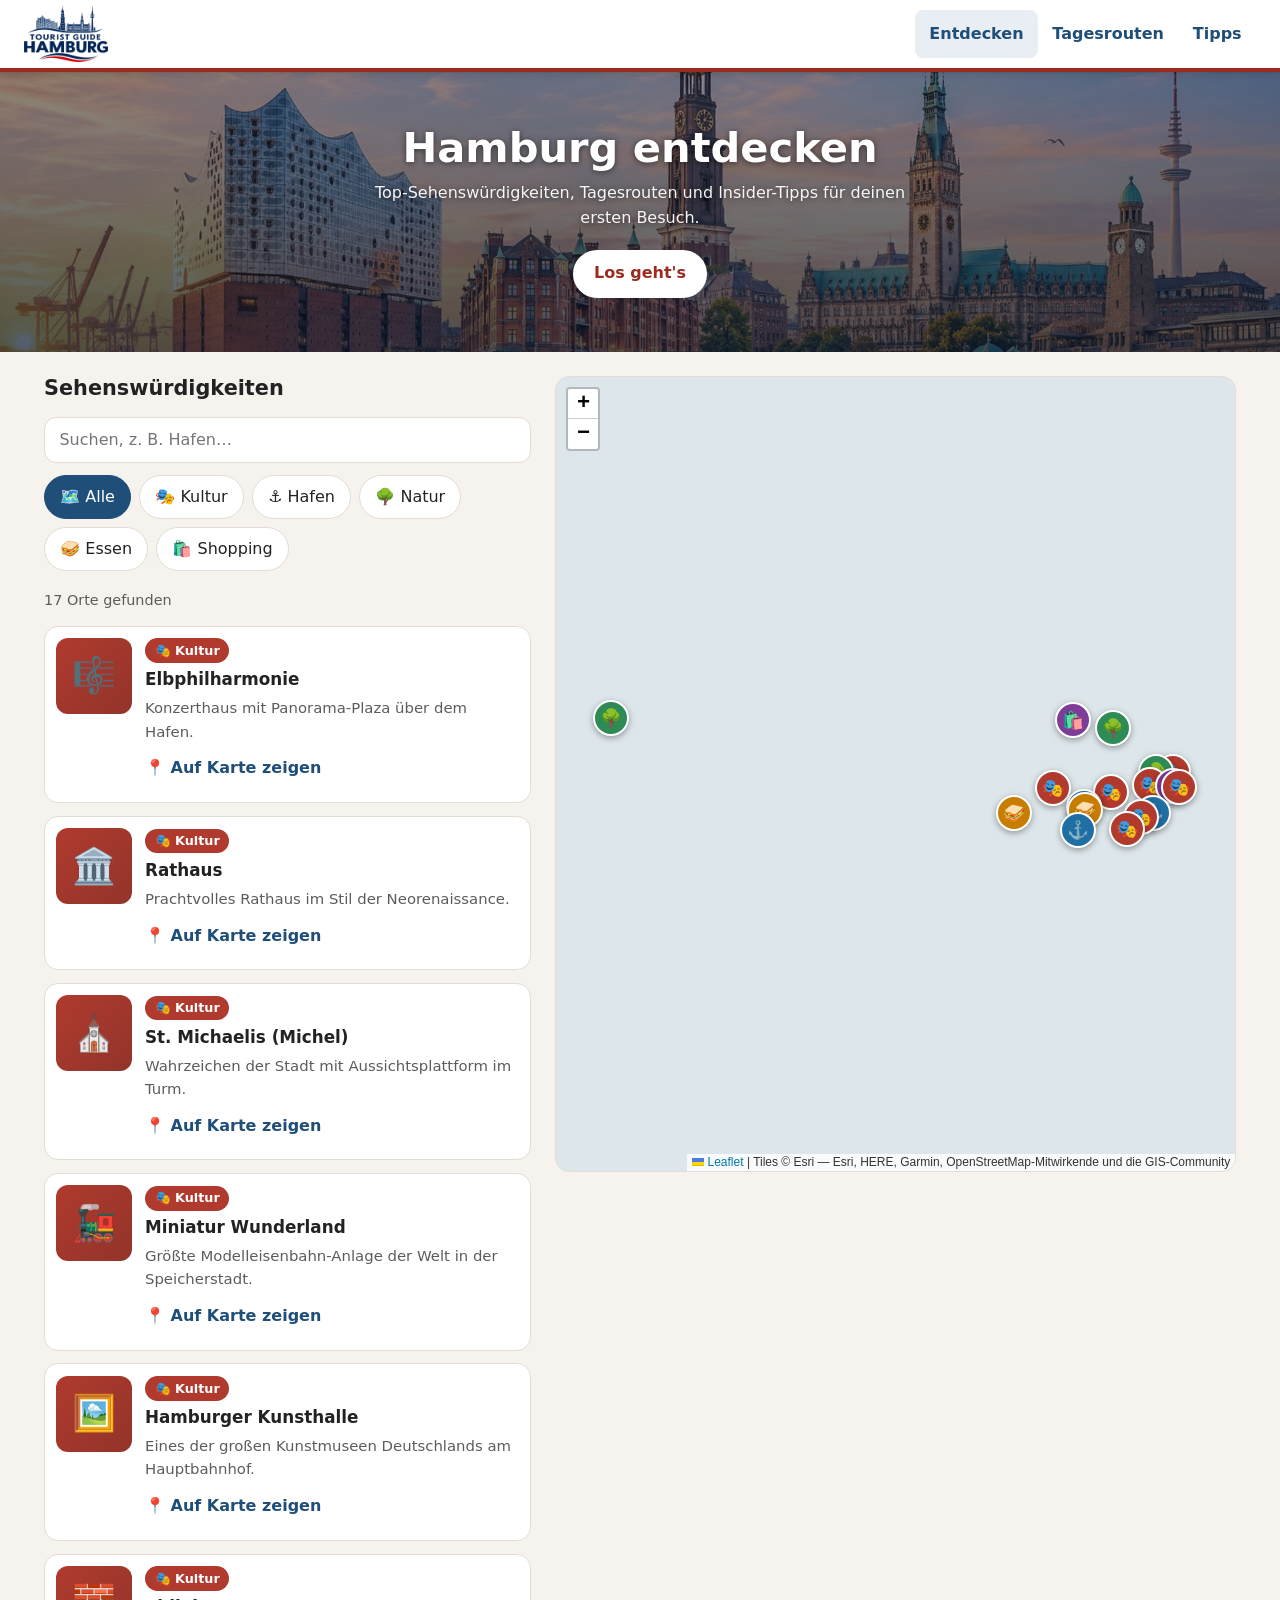
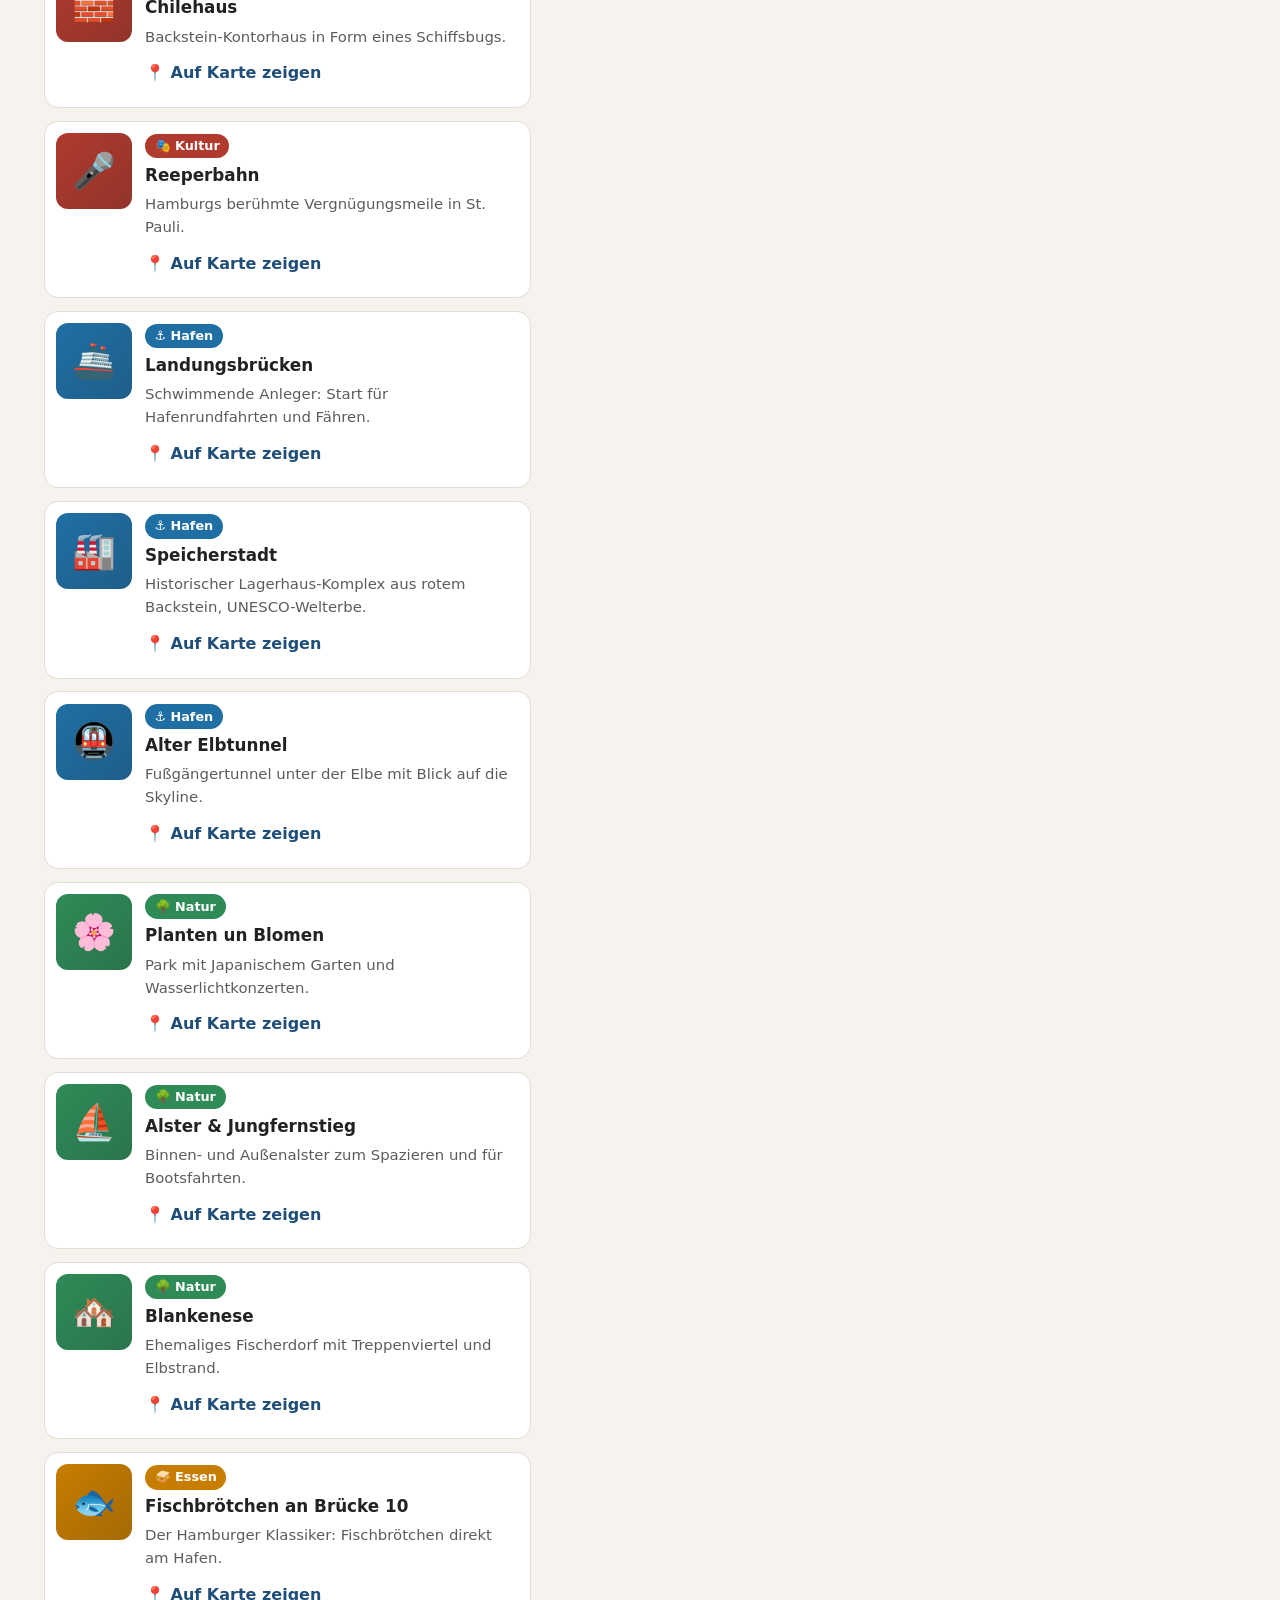
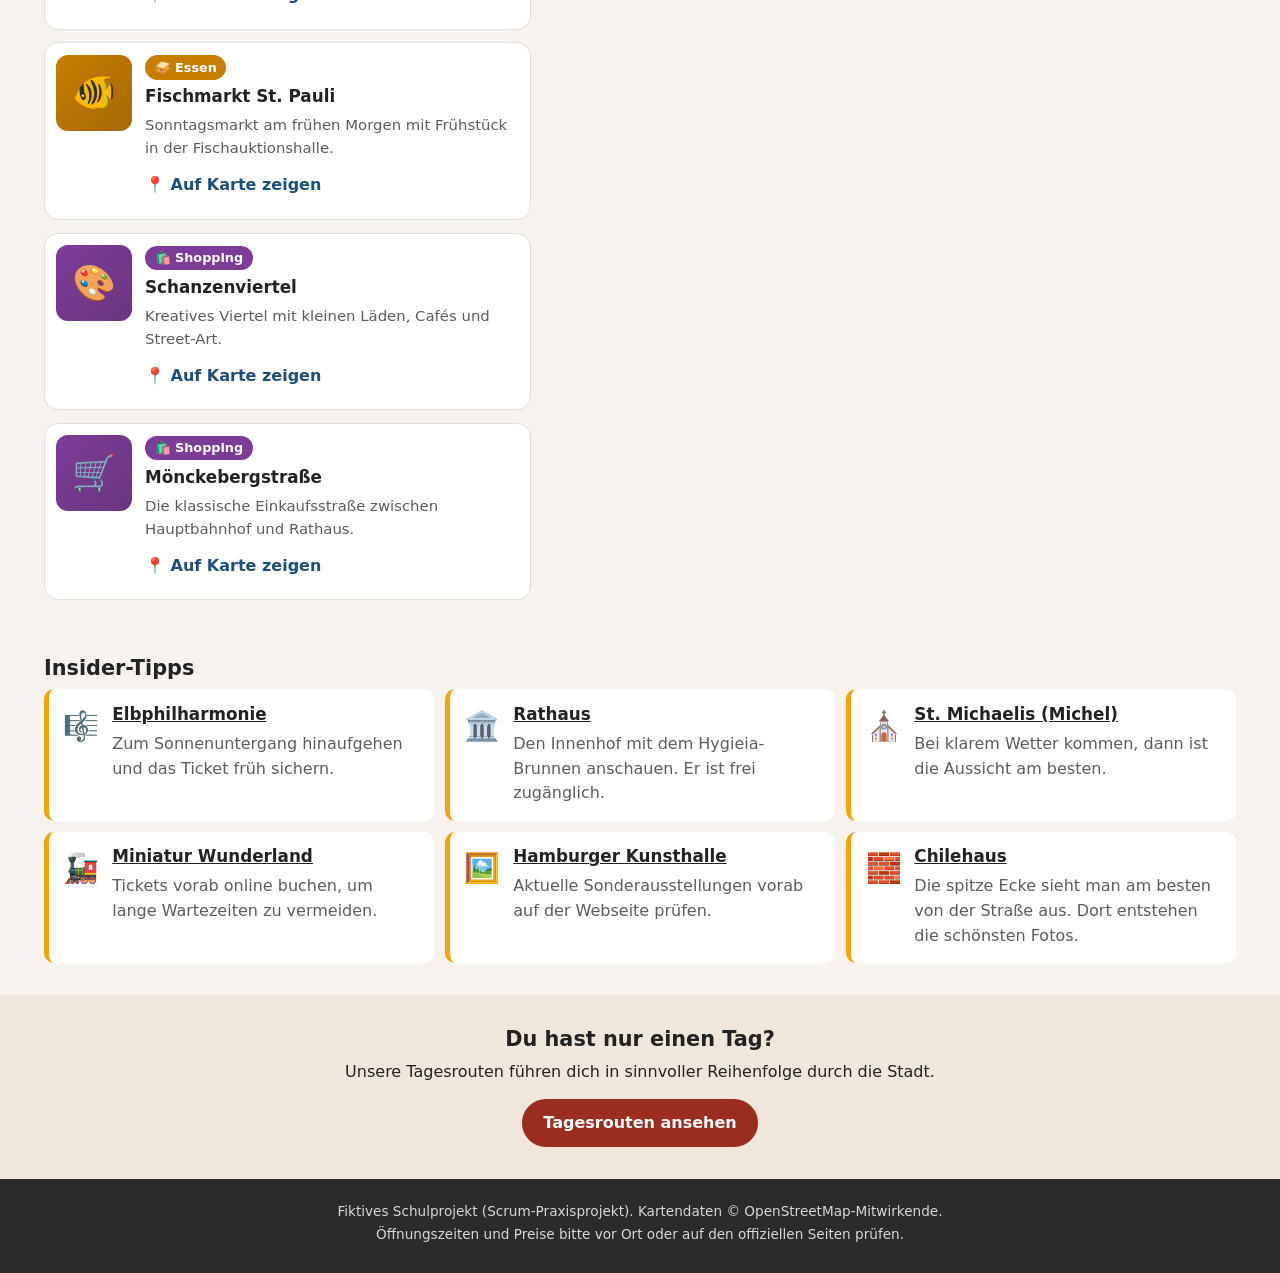
==== commit 76e6d6e1: "Cache-Busting für CSS und JS" ====
--- a/index.html
+++ b/index.html
@@ -7,7 +7,7 @@
   <meta name="description" content="Interaktiver Reiseführer für Hamburg: Sehenswürdigkeiten, Routen und Insider-Tipps für Erstbesucher.">
   <link rel="icon" type="image/png" href="img/favicon.png">
   <link rel="stylesheet" href="vendor/leaflet/leaflet.css">
-  <link rel="stylesheet" href="css/style.css">
+  <link rel="stylesheet" href="css/style.css?v=3">
 </head>
 <body>
   <header class="site-header">
@@ -60,8 +60,8 @@
   </footer>
 
   <script src="vendor/leaflet/leaflet.js"></script>
-  <script src="js/data.js"></script>
-  <script src="js/common.js"></script>
-  <script src="js/home.js"></script>
+  <script src="js/data.js?v=3"></script>
+  <script src="js/common.js?v=3"></script>
+  <script src="js/home.js?v=3"></script>
 </body>
 </html>
--- a/css/style.css
+++ b/css/style.css
@@ -275,6 +275,8 @@
     border: 1px solid var(--line);
     background: #dde6ea;
     z-index: 0;
+    isolation: isolate;
+    contain: paint;
 }
 
 .map-small {
